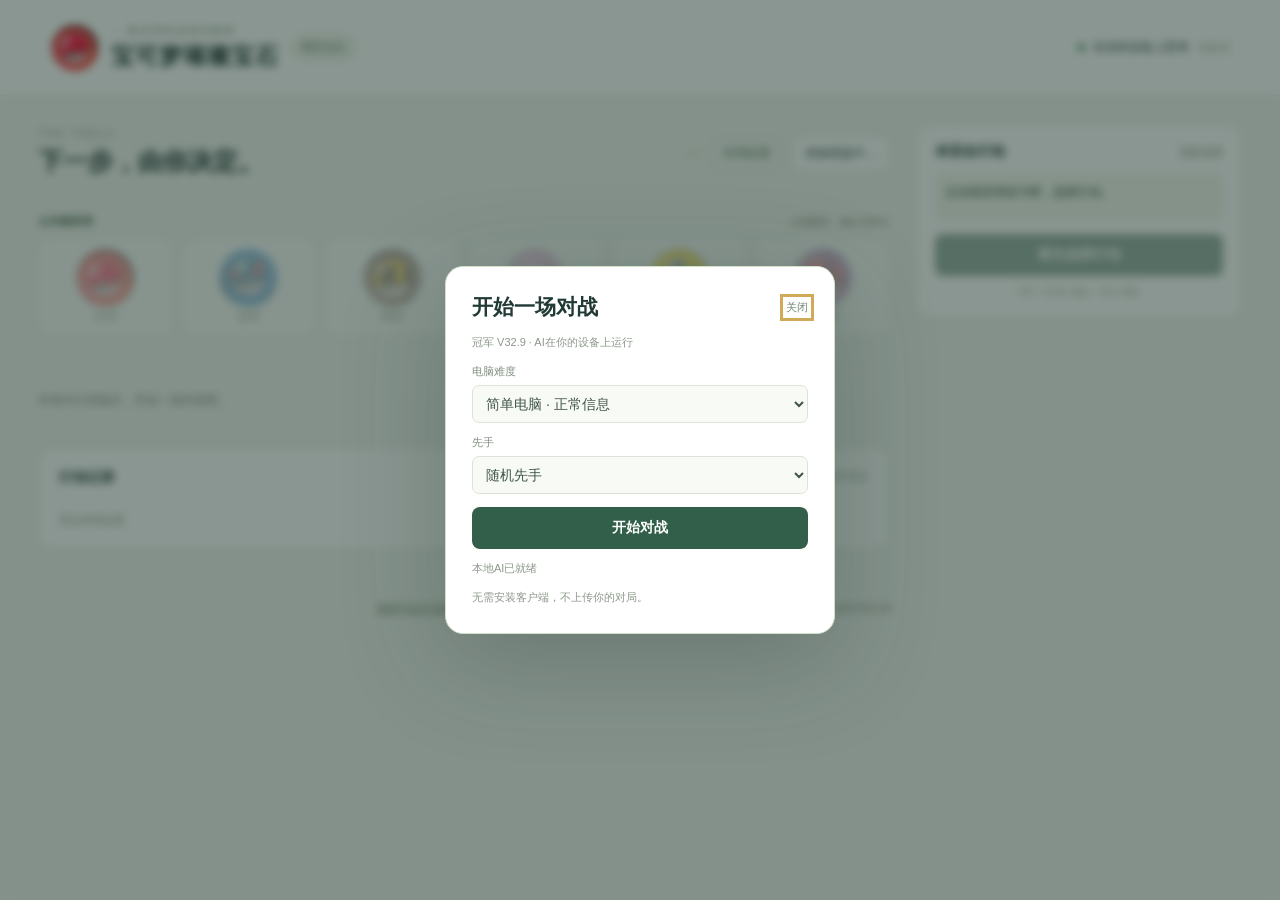
==== game.html @ 1e853c99 "Publish browser-local V32.9 static demo" ====
<!doctype html>
<html lang="zh-CN"><head><meta charset="utf-8"><meta name="viewport" content="width=device-width,initial-scale=1"><title>宝可梦璀璨宝石 · 本地 AI 对战</title><link rel="stylesheet" href="style.css"><link rel="stylesheet" href="art.css"><link rel="stylesheet" href="interaction.css?v=2"><link rel="stylesheet" href="experience.css?v=4"></head>
<body>
<header><div class="brand"><img src="assets/balls/ball-red.png" alt=""><div><small><a href="./" style="color:inherit;text-decoration:none">← 路克球的桌游实验室</a></small><h1>宝可梦璀璨宝石</h1></div><span class="tag">网页试玩</span></div><div class="local"><i></i>在你的设备上思考<span id="version">正在加载</span></div></header>
<main><section class="table-area">
<div class="table-heading"><div><span class="eyebrow">THE TABLE</span><h2>下一步，由你决定。</h2></div><div class="game-controls"><span id="difficulty-label"></span><span id="score-strip"></span><button id="open-setup" class="subtle-button" disabled>对局设置</button><div class="turn" id="turn">准备棋盘中…</div></div></div>
<section class="resource-dock"><div class="bank-heading"><strong id="bank-label">公共精灵球</strong><span id="bank-tip">点选颜色，确认后执行</span></div><section class="bank" aria-label="公共精灵球" id="bank"></section><div id="ball-quick-actions"></div></section>
<div class="hint" id="hint">首次下载冠军模型和计算引擎。之后 AI 的思考全部在本地完成。</div>
<div id="last-action" class="last-action" hidden></div>
<section class="market" id="market" aria-label="卡牌展示区"></section>
<section class="history-box"><h3>行动记录 <span>完整行动可导出</span></h3><ol id="history"></ol><button id="export" class="text-button">导出本局记录</button></section>
</section><aside>
<section class="panel player-panel" id="opponent"></section><section class="panel player-panel own" id="human"></section>
<section class="panel decision"><div class="panel-title"><h3 id="decision-title">本回合行动</h3><button id="clear" class="text-button">清除选择</button></div><div id="selection" role="status" aria-live="polite">点击精灵球或卡牌，选择行动。</div><div id="actions"></div><div id="thinking" hidden><div class="thinking-heading"><span>电脑正在思考</span><span id="thinking-time">0.0 秒</span></div><progress id="search-progress" max="1" value="0" aria-label="电脑搜索进度"></progress><small id="search-count">正在评估当前局面…</small></div><button id="confirm" class="primary" disabled>请先选择行动</button><small class="keyboard-hint">Ctrl + Enter 确认 · Esc 清除</small></section>
</aside></main>
<dialog id="setup-dialog" aria-labelledby="setup-title"><section class="settings"><div class="panel-title"><h3 id="setup-title">开始一场对战</h3><button id="close-setup" class="text-button" aria-label="关闭对局设置">关闭</button></div><p class="fine">冠军 V32.9 · AI在你的设备上运行</p><label for="difficulty">电脑难度</label><select id="difficulty"><option value="simple">简单电脑 · 正常信息</option><option value="medium">中等电脑 · 正常信息</option><option value="hard">困难电脑 · 公开信息</option></select><label for="first">先手</label><select id="first"><option value="random" selected>随机先手</option><option value="0">我先手</option><option value="1">电脑先手</option></select><p id="setup-warning" class="fine" hidden>开始新对局将结束当前对局；关闭此窗口可继续原对局。</p><button id="new" class="primary" disabled>加载本地引擎中…</button><p class="fine" id="load-state">正在下载本地AI…</p><p class="fine" id="runtime">无需安装客户端，不上传你的对局。</p></section></dialog>
<dialog id="card-dialog" aria-labelledby="detail-title"><div class="panel-title"><h3 id="detail-title">卡牌详情</h3><button id="close-card" class="subtle-button">关闭卡牌预览</button></div><div id="detail-art"></div><p class="fine">这里只查看卡面，不会执行行动。</p></dialog>
<footer>本地计算原型 · 冠军 V32.9 · 目标18分 · 进化与弃球属于同一回合的连续行动<br><a href="ASSETS.md">素材与运行说明</a> · 卡牌及宝可梦相关素材权利归原权利方所有。测试版本，不提供在线账户与云端对局记录。</footer>
<div id="zoom" hidden aria-label="卡牌放大预览"></div><div id="toast" role="status" hidden></div>
<script type="module" src="app.js?v=4"></script></body></html>
---- style.css ----
@font-face{font-family:system;src:local("Microsoft YaHei")}*{box-sizing:border-box}body{margin:0;background:#f3f5f2;color:#213a35;font-family:system,"Microsoft YaHei",sans-serif;font-size:14px}button,select{font:inherit}button{cursor:pointer}button:disabled{cursor:default;opacity:.5}header{height:96px;background:#fff;border-bottom:1px solid #dce3dc;padding:0 4vw;display:flex;justify-content:space-between;align-items:center}.brand{display:flex;gap:12px;align-items:center}.brand>img{width:54px;height:54px;image-rendering:pixelated}.brand small{font-size:10px;letter-spacing:2px;color:#6f8279}h1{margin:3px 0;font-size:23px;letter-spacing:1px}.tag{border:1px solid #d1ded1;background:#f3f7ef;border-radius:20px;padding:4px 9px;font-size:11px;color:#526c55;white-space:nowrap}.local{display:flex;gap:8px;align-items:center;font-size:12px}.local i{width:7px;height:7px;background:#458c61;border-radius:50%}.local span{color:#809085}main{max-width:1490px;margin:auto;padding:28px 3vw;display:grid;grid-template-columns:minmax(0,1fr) 326px;gap:26px}.table-heading{display:flex;justify-content:space-between;align-items:center;margin-bottom:22px}.eyebrow{letter-spacing:2.6px;font-size:10px;color:#829181}h2{font-size:25px;margin:5px 0}.turn{font-size:12px;border:1px solid #d4ded4;border-radius:8px;padding:9px 12px;background:white}.bank{display:grid;grid-template-columns:repeat(6,1fr);gap:9px}.ball-button{position:relative;border:1px solid #dce3d8;background:#fff;border-radius:14px;min-height:100px;display:flex;flex-direction:column;align-items:center;gap:2px;color:#455648;transition:transform .16s,border-color .16s,box-shadow .16s}.ball-button:hover:not(:disabled){transform:translateY(-3px);box-shadow:0 8px 16px #213a3510}.ball-button img{width:57px;height:57px;image-rendering:pixelated;filter:drop-shadow(0 5px 3px #25392118)}.ball-button .count{position:absolute;right:9px;top:8px;font-size:16px;font-weight:700}.ball-button .color-label{font-size:11px}.ball-button.selected{border:2px solid #397451;background:#f0f8ed;box-shadow:0 0 0 3px #39745115}.ball-button .selected-count{background:#397451;color:white;border-radius:15px;position:absolute;left:6px;top:7px;min-width:21px;padding:2px;font-size:11px}.hint{font-size:12px;color:#728274;margin:13px 0 20px;min-height:18px}.market{display:flex;flex-direction:column;gap:14px}.tier{display:grid;grid-template-columns:90px repeat(4,minmax(0,1fr));gap:12px;padding:12px;border-radius:16px;background:#e6ece3;border:1px solid #dce5d9;min-height:177px}.tier:first-child{background:#eae6f1;border-color:#e0daea}.deck{border:0;border-radius:7px;padding:0;background:transparent;position:relative;align-self:center}.deck img{width:85px;height:139px;object-fit:contain;filter:drop-shadow(0 3px 2px #19251822)}.deck>span{position:absolute;bottom:4px;right:1px;background:#fcfff9ed;color:#41543e;border-radius:5px;padding:3px 6px;font-size:11px}.card{position:relative;display:flex;justify-content:center;align-self:center;min-height:148px;border:2px solid transparent;background:transparent;border-radius:9px;padding:2px;transition:transform .18s}.card>img{height:149px;max-width:100%;border-radius:5px;object-fit:contain;filter:drop-shadow(0 3px 3px #1925181e)}.card:hover{transform:translateY(-3px)}.card.affordable:after{content:'可捕获';position:absolute;bottom:5px;right:4px;background:#e9ffe7;color:#24753e;font-size:10px;border-radius:4px;padding:3px 5px;box-shadow:0 1px 4px #0002}.card.evolvable:before{content:'可进化';position:absolute;top:4px;right:4px;background:#eee2ff;color:#704997;font-size:10px;border-radius:4px;padding:3px 5px;z-index:1}.card.selected{border-color:#3b805a;background:#d9e9d5}.empty{align-self:center;justify-self:center;color:#a3ada2;font-size:12px}aside{display:flex;flex-direction:column;gap:13px}.panel{border:1px solid #dce4d9;border-radius:14px;padding:18px;background:#fff}.panel-title{display:flex;align-items:center;justify-content:space-between;margin-bottom:12px}h3{font-size:14px;margin:0}.settings label{display:block;font-size:11px;color:#829080;margin:12px 0 6px}select{width:100%;background:#f8faf6;border:1px solid #dce4d7;border-radius:7px;padding:9px;color:#3f5447}.primary{width:100%;border:0;color:#fff;background:#315f49;border-radius:8px;padding:12px;margin-top:13px;font-weight:600}.primary:hover:not(:disabled){background:#244b38}.fine{color:#8c988a;font-size:11px;line-height:1.7;margin:10px 0 0}.player-panel h3{display:flex;justify-content:space-between}.score{font-weight:700;color:#456851}.own{border-color:#a9c0a8}.inventory{display:flex;gap:4px;justify-content:space-between;margin-top:12px}.inventory>div{display:flex;flex-direction:column;align-items:center;min-width:34px;font-size:12px}.inventory img{width:29px;height:29px;image-rendering:pixelated}.inventory small{font-size:10px;color:#899582;margin-top:3px}.mini-cards{display:flex;gap:4px;flex-wrap:wrap;margin-top:9px}.mini{font-size:10px;padding:3px 5px;border:1px solid #dce4d9;border-radius:4px;background:#f8faf6;color:#3c5143}.mini:hover{border-color:#3d7554}.caption{font-size:10px;color:#879783;margin-top:10px}.text-button{border:0;padding:0;background:transparent;color:#6f8770;font-size:11px}.decision p{font-size:12px;line-height:1.6;color:#6e816c;margin:0 0 10px}#actions{max-height:240px;overflow-y:auto;display:flex;flex-direction:column;gap:6px}.action{background:#f6f9f2;border:1px solid #dde7d7;padding:9px;text-align:left;border-radius:7px;font-size:12px;color:#405640;line-height:1.5}.action.chosen{background:#e3efdf;border-color:#44815b}.action small{display:block;color:#84927c;font-size:10px;margin-top:2px}#thinking{align-items:center;gap:9px;font-size:12px;color:#61755e;padding-top:15px}#thinking:not([hidden]){display:flex}.pulse-ball{width:16px;height:16px;border:3px solid #c7d8be;border-top-color:#3a754e;border-radius:50%;animation:spin .8s linear infinite}@keyframes spin{to{transform:rotate(360deg)}}.history-box{margin-top:24px;padding:20px;background:#fff;border-radius:14px;border:1px solid #dce4d9}.history-box h3{display:flex;justify-content:space-between}.history-box h3 span{font-weight:400;font-size:11px;color:#8a9886}#history{max-height:160px;overflow:auto;list-style:none;padding:0;margin:12px 0;font-size:12px;line-height:1.8}#history li{padding:6px 0;border-bottom:1px dashed #e9eee5}#history li span{color:#94a28d;margin-right:8px}footer{text-align:center;font-size:11px;line-height:1.9;color:#8b9885;padding:0 20px 28px}footer a{color:#6f846a}#zoom{position:fixed;pointer-events:none;z-index:20;top:100px;left:50%;transform:translateX(-50%);padding:9px;background:#fff;border-radius:14px;box-shadow:0 15px 80px #16312655}#zoom img{max-height:72vh;max-width:65vw;border-radius:7px}#toast{position:fixed;bottom:24px;left:50%;transform:translateX(-50%);padding:12px 22px;border-radius:10px;background:#294d3b;color:white;z-index:30;max-width:90vw;box-shadow:0 6px 25px #0002}@media(min-width:1500px){.card>img{height:175px}.tier{min-height:201px}.deck img{height:160px}}@media(max-width:1050px){main{grid-template-columns:minmax(0,1fr) 290px;padding:20px 16px;gap:16px}.tier{gap:5px;grid-template-columns:65px repeat(4,minmax(0,1fr));padding:8px}.deck img{width:64px;height:112px}.card>img{height:124px}.card{min-height:124px}.tier{min-height:145px}.bank{gap:5px}.ball-button{min-height:90px}.ball-button img{width:48px;height:48px}.ball-button .count{right:6px;font-size:14px}.brand h1{font-size:19px}.local span{display:none}}@media(max-width:760px){header{height:78px;padding:0 15px}.brand{gap:5px}.brand>img{width:40px;height:40px}.brand .tag,.local{display:none}h1{font-size:19px}main{display:flex;flex-direction:column;padding:20px 10px}.table-heading{margin-bottom:15px}h2{font-size:21px}.bank{gap:4px}.ball-button{min-height:83px;border-radius:10px}.ball-button img{width:42px;height:42px;margin-top:8px}.ball-button .count{right:5px;top:4px;font-size:12px}.ball-button .color-label{font-size:10px}.tier{grid-template-columns:55px repeat(4,minmax(0,1fr));gap:2px;padding:6px;min-height:127px}.card{padding:1px;min-height:110px}.card>img{height:110px}.deck img{width:50px;height:95px}.card.affordable:after{font-size:8px;padding:2px;right:0}.card.evolvable:before{font-size:8px;padding:2px;right:0}.panel{padding:15px}.settings{order:3}.decision{order:-1}aside{gap:10px}.history-box{display:none}.inventory img{width:35px;height:35px}#zoom{top:12vh}}
---- art.css ----
/* Non-destructive display correction. Original scans and all printed information stay intact. */
.brand>img,.ball-button img,.inventory img{image-rendering:auto;object-fit:contain}
.brand>img{width:48px;height:48px}
.ball-button img{width:59px;height:59px;margin-top:8px;filter:drop-shadow(0 4px 3px #243d2422)}
.ball-button .count{z-index:1;background:#ffffffde;border-radius:12px;min-width:23px;padding:1px}
.ball-button.selected img{transform:translateY(-2px);filter:drop-shadow(0 6px 4px #2e713d30)}
.inventory img{width:30px;height:30px}
.card-surface{position:relative;display:block;height:149px;aspect-ratio:600/950;max-width:100%;border-radius:5px;overflow:hidden;filter:drop-shadow(0 3px 3px #1925181e);isolation:isolate}
.card-surface>img{display:block;width:100%;height:100%;object-fit:contain;border-radius:5px;filter:contrast(1.035) saturate(1.04)}
.card-surface>.glare-correction{position:absolute;inset:0;pointer-events:none;filter:brightness(.95) contrast(1.15) saturate(1.10);opacity:.28;mask-image:radial-gradient(ellipse at 78% 48%,#000 0%,#000 15%,transparent 72%)}
.card-surface[data-glare=right]>.glare-correction{opacity:.64;mask-image:radial-gradient(ellipse at 83% 50%,#000 0%,#000 18%,transparent 73%)}
.card-surface[data-glare=top-right]>.glare-correction{opacity:.58;mask-image:radial-gradient(ellipse at 77% 22%,#000 0%,#000 12%,transparent 67%)}
.original-scans .card-surface>img{filter:none}
.original-scans .card-surface>.glare-correction{display:none}
.settings .scan-toggle{display:flex;align-items:center;gap:5px;margin-top:13px;color:#64735c;font-size:11px}
.scan-toggle input{accent-color:#37674e}
#zoom .card-surface{height:min(76vh,820px);max-width:70vw;filter:none;border-radius:8px}
#zoom .card-surface>img{width:100%;height:100%;max-width:none;max-height:none}
@media(min-width:1500px){.card-surface{height:175px}}
@media(max-width:1050px){.card-surface{height:124px}.ball-button img{width:48px;height:48px}}
@media(max-width:760px){.card-surface{height:110px}.ball-button img{width:43px;height:43px}.inventory img{width:35px;height:35px}.tier:first-child{grid-template-columns:55px minmax(0,1fr) 55px minmax(0,1fr)!important}}
@media(prefers-reduced-motion:reduce){.ball-button,.card{transition:none}.pulse-ball{animation:none}}
---- interaction.css ----
[hidden]{display:none!important}
.game-controls{display:flex;align-items:center;gap:9px;flex-wrap:wrap;justify-content:flex-end}
#difficulty-label{font-size:11px;color:#7c8d75}
.subtle-button{border:1px solid #cfdcc9;border-radius:7px;background:transparent;color:#466a4d;padding:8px 11px;font-size:12px}
.subtle-button:hover:not(:disabled){background:#e7efe2}
#setup-dialog{border:1px solid #d0dfc8;border-radius:18px;padding:26px;width:min(390px,92vw);box-shadow:0 25px 100px #16352640;color:#213a35}
#setup-dialog::backdrop{background:#162f2580;backdrop-filter:blur(4px)}
#setup-title{font-size:21px}
#setup-dialog .fine{line-height:1.7}
.player-panel:empty{display:none}
.decision{position:sticky;top:16px}
#selection{padding:10px;background:#f3f7ef;border-radius:7px;min-height:50px}
#confirm:not(:disabled){box-shadow:0 3px 12px #315f4925}
@media(max-width:760px){.game-controls{max-width:50%;gap:5px}.game-controls .turn{font-size:10px;padding:6px}#difficulty-label{display:none}.subtle-button{font-size:11px;padding:6px 9px}.decision{position:static}}
---- experience.css ----
button,select{touch-action:manipulation}button:focus-visible,select:focus-visible,summary:focus-visible{outline:3px solid #d1aa57;outline-offset:3px}
.inventory{display:grid;grid-template-columns:repeat(6,minmax(0,1fr));align-items:start;gap:4px}.inventory>.owned-column{min-width:0;width:100%;gap:3px}.owned-card{width:100%;white-space:normal;line-height:1.45;border:2px solid var(--owned-color);padding:5px 2px;background:white;overflow-wrap:anywhere}.owned-card.double-bonus{border-width:4px}.evolution-cost{display:flex;justify-content:center;flex-wrap:wrap;font-size:9px;font-weight:400;gap:1px;margin-top:4px}.evolution-cost>span{display:inline-flex;align-items:center;gap:1px}.evolution-cost>span:first-child{width:100%;justify-content:center;color:#879783}.inventory .evolution-cost img{width:15px;height:15px}.owned-card:hover{border-color:var(--owned-color);filter:brightness(.97)}
.deck{display:flex;justify-content:center;width:100%;padding:2px;border:2px solid transparent}.deck-surface{display:block;position:relative;height:149px;aspect-ratio:600/950;max-width:100%;border-radius:5px;overflow:hidden;box-shadow:0 3px 6px #19251826}.deck .deck-surface img{display:block;width:100%;height:100%;object-fit:fill;filter:contrast(1.035) saturate(1.04);border-radius:5px}.deck:hover{border-color:#9fb39a;background:#ffffff50}.deck>.deck-surface{position:relative;bottom:auto;right:auto;background:none;padding:0}.deck>span:last-child{z-index:1}.deck-preview{width:min(680px,82vw);max-height:70dvh;overflow:auto;padding:6px}.deck-preview h3{margin-bottom:5px}.deck-preview-grid{display:grid;grid-template-columns:repeat(auto-fit,minmax(75px,1fr));gap:10px;margin-top:12px}.deck-preview-grid>div{text-align:center}.deck-preview-grid .card-surface,#detail-art .deck-preview-grid .card-surface,#zoom .deck-preview-grid .card-surface{height:120px;max-width:100%;margin:auto}.deck-preview-grid small{display:block;font-size:10px;margin-top:4px}#card-dialog:has(.deck-preview){width:min(740px,94vw)}#zoom:has(.deck-preview){top:8vh}#detail-art .deck-preview{width:100%}
@media(min-width:1500px){.deck-surface{height:175px}}@media(max-width:1050px){.deck-surface{height:124px}}@media(max-width:760px){.deck-surface{height:110px}.inventory{gap:3px}.owned-card{font-size:9px}.deck-preview-grid .card-surface,#detail-art .deck-preview-grid .card-surface,#zoom .deck-preview-grid .card-surface{height:105px}}
.resource-dock{position:sticky;top:8px;z-index:8;background:#f3f5f2f5;border-radius:14px;padding:9px 0 5px;backdrop-filter:blur(8px)}
.bank-heading{display:flex;justify-content:space-between;align-items:center;gap:10px;margin-bottom:9px;font-size:11px;color:#758470}.bank-heading strong{color:#446449;white-space:nowrap}.bank-heading span{text-align:right;font-size:10px}
.ball-slot{min-width:0}.ball-slot>.ball-button{width:100%}.ball-button{min-height:98px}.ball-button.last-taken{box-shadow:inset 0 -3px #d2b266}
.ball-steps{display:flex;align-items:center;justify-content:space-between;gap:3px;margin-top:6px;background:white;border-radius:7px;border:1px solid #d4dfcc;padding:2px}.ball-steps button{width:32px;height:32px;border:0;border-radius:5px;background:#edf3e6;color:#375d3d;font-size:20px}.ball-steps span{font-size:12px;font-weight:600}.ball-steps button:disabled{opacity:.35}
#ball-quick-actions{min-height:38px;display:flex;justify-content:flex-start;align-items:center}.double-choice{padding:7px 12px;border:1px solid #bdd0ae;border-radius:7px;background:#f6faee;color:#486540;font-size:12px}
.premium{grid-template-columns:90px minmax(0,1fr) 90px minmax(0,1fr)}
.card{user-select:none;-webkit-user-select:none;-webkit-touch-callout:none}.card img{pointer-events:none}.card.selected{box-shadow:0 0 0 2px #3c785036}.mini.last-move{border-color:#b99d4b;background:#fff8e4}
.card:active{transform:translateY(0)}.last-action{font-size:12px;color:#576d4e;background:#ebf1e4;border-left:3px solid #a8bb8d;padding:9px 12px;border-radius:5px;margin-bottom:14px}
.score-progress{height:4px;width:100%;margin-top:10px;appearance:none;border:none;border-radius:4px;overflow:hidden;background:#eef2e8}.score-progress::-webkit-progress-bar{background:#eef2e8}.score-progress::-webkit-progress-value{background:#829b65}.own .score-progress::-webkit-progress-value{background:#3f7c56}.score-progress::-moz-progress-bar{background:#829b65}
.owned-cards{margin-top:9px}.owned-cards summary{cursor:pointer;color:#708565;font-size:11px;padding:4px 0}.player-panel .caption{margin-top:8px}.player-panel{padding:15px}
#score-strip{font-size:12px;font-weight:600;color:#456849;padding:6px 9px;background:#e8efe1;border-radius:6px}
#selection{font-size:12px;line-height:1.6;min-height:48px}.payment-preview{display:flex;align-items:center;gap:7px;flex-wrap:wrap;margin-top:6px;color:#74846c;font-size:11px}.payment-token{display:inline-flex;align-items:center;gap:2px;color:#36593b}.payment-token img{width:23px;height:23px;object-fit:contain}
#thinking:not([hidden]){display:block;padding-top:6px}.thinking-heading{display:flex;align-items:center;justify-content:space-between;font-size:12px;color:#466247}#thinking-time{color:#8b987f;font-size:11px;font-variant-numeric:tabular-nums}#search-progress{width:100%;height:5px;appearance:none;border:0;border-radius:5px;overflow:hidden;margin:9px 0;background:#e8efdf}#search-progress::-webkit-progress-bar{background:#e8efdf}#search-progress::-webkit-progress-value{background:#639660;transition:width .12s}#search-count{display:block;font-size:10px;color:#8b987f}.keyboard-hint{display:block;margin-top:9px;color:#a2ad98;text-align:center;font-size:10px}
#card-dialog{border:1px solid #d2dfca;border-radius:15px;padding:18px;width:min(430px,92vw);max-height:94dvh;color:#31513a;overflow:auto}#card-dialog::backdrop{background:#112e23b0;backdrop-filter:blur(5px)}#detail-art{display:flex;justify-content:center}#detail-art .card-surface{height:min(70dvh,680px);max-width:100%;filter:none}.history-box{margin-top:18px}aside{gap:12px}.decision{top:12px}
@media(max-width:1050px){.premium{grid-template-columns:65px minmax(0,1fr) 65px minmax(0,1fr)}}
@media(max-width:760px){
 body.has-game{padding-bottom:220px}main{padding-top:12px}.table-heading{gap:7px}.table-heading h2{font-size:18px}.eyebrow{font-size:8px}.game-controls{max-width:54%}.game-controls .turn{width:100%;text-align:right;font-size:10px}#score-strip{font-size:10px;padding:5px}
 .resource-dock{top:0;padding:7px 0 5px;border-bottom:1px solid #d9e3d2;border-radius:0}.bank-heading{margin-bottom:5px}.bank-heading span{font-size:8px}.ball-button{min-height:75px}.ball-button img{width:40px;height:40px;margin-top:8px}.ball-button .color-label{font-size:9px}.ball-button .count{font-size:11px;right:2px;top:3px}.ball-button .selected-count{left:3px;top:3px;min-width:16px;font-size:9px}.ball-steps button{width:24px;height:28px;font-size:17px}.ball-steps{gap:0}.ball-steps span{font-size:10px}
 .premium{grid-template-columns:55px minmax(0,1fr) 55px minmax(0,1fr)}.hint{font-size:10px;margin:8px 0 12px}.last-action{font-size:10px;padding:7px 9px}
 .has-game .decision{position:fixed;left:8px;right:8px;bottom:max(8px,env(safe-area-inset-bottom));top:auto;z-index:12;padding:12px 14px;border-color:#c2d2b6;box-shadow:0 -6px 35px #27482c20;max-height:44dvh;overflow-y:auto;background:#fffffff5;backdrop-filter:blur(8px)}
 .decision .panel-title{margin-bottom:6px}.decision #selection{font-size:11px;padding:7px 9px;min-height:34px}.decision #actions{max-height:90px;margin-top:5px}.decision .primary{margin-top:8px;padding:11px}.keyboard-hint{display:none}.decision .action{padding:7px;font-size:11px}#thinking:not([hidden]){padding-top:4px}#search-progress{margin:5px 0}.history-box{display:block;padding:15px}#history{max-height:120px}
 .inventory img{width:30px;height:30px}.player-panel{padding:13px}.table-area{min-width:0}footer{padding-bottom:20px}
}
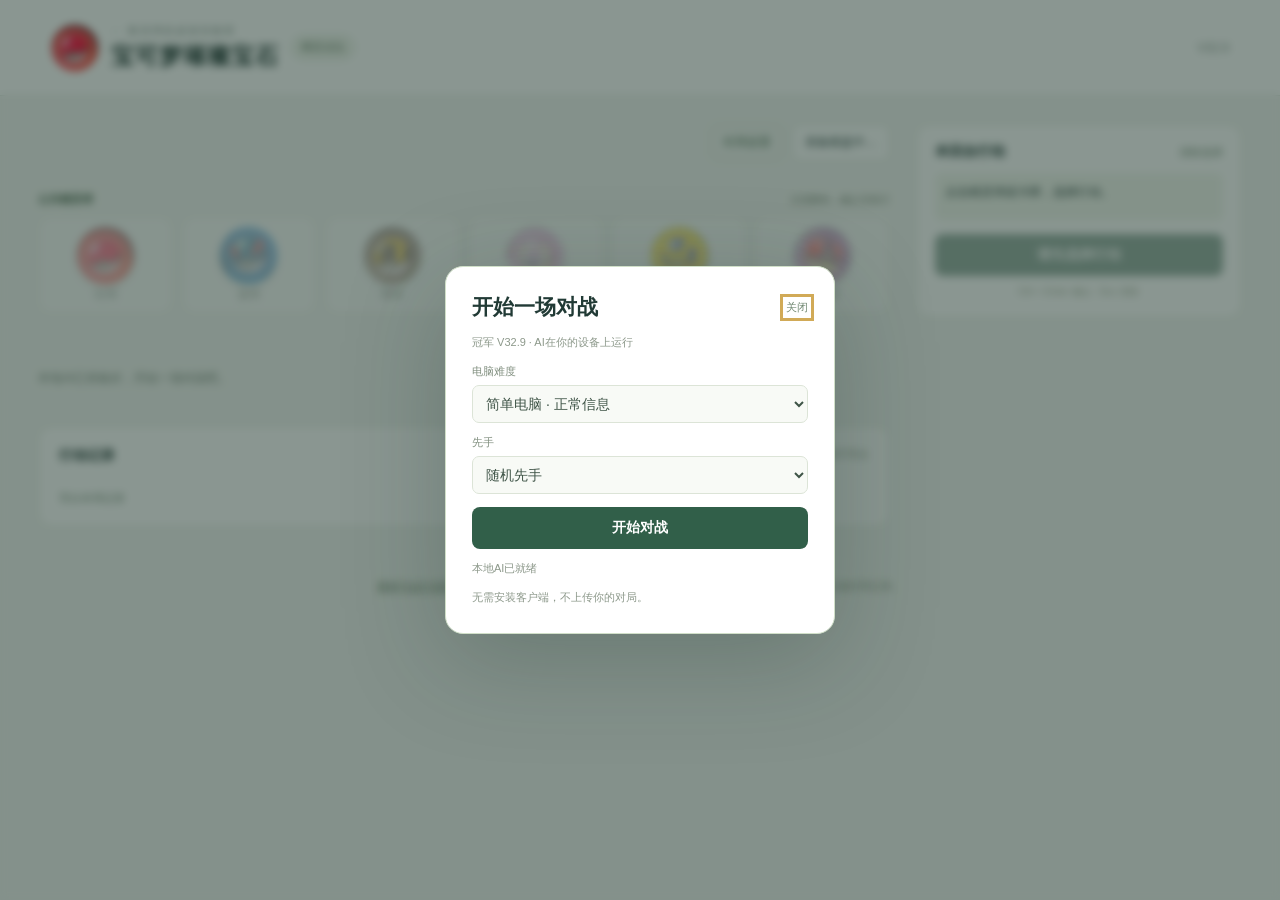
==== commit b907ce72: "Publish browser-local V32.9 static demo" ====
--- a/game.html
+++ b/game.html
@@ -1,9 +1,9 @@
 <!doctype html>
-<html lang="zh-CN"><head><meta charset="utf-8"><meta name="viewport" content="width=device-width,initial-scale=1"><title>宝可梦璀璨宝石 · 本地 AI 对战</title><link rel="stylesheet" href="style.css"><link rel="stylesheet" href="art.css"><link rel="stylesheet" href="interaction.css?v=2"><link rel="stylesheet" href="experience.css?v=4"></head>
+<html lang="zh-CN"><head><meta charset="utf-8"><meta name="viewport" content="width=device-width,initial-scale=1"><title>宝可梦璀璨宝石 · 本地 AI 对战</title><link rel="stylesheet" href="style.css"><link rel="stylesheet" href="art.css"><link rel="stylesheet" href="interaction.css?v=2"><link rel="stylesheet" href="experience.css?v=5"></head>
 <body>
-<header><div class="brand"><img src="assets/balls/ball-red.png" alt=""><div><small><a href="./" style="color:inherit;text-decoration:none">← 路克球的桌游实验室</a></small><h1>宝可梦璀璨宝石</h1></div><span class="tag">网页试玩</span></div><div class="local"><i></i>在你的设备上思考<span id="version">正在加载</span></div></header>
+<header><div class="brand"><img src="assets/balls/ball-red.png" alt=""><div><small><a href="./" style="color:inherit;text-decoration:none">← 路克球的桌游实验室</a></small><h1>宝可梦璀璨宝石</h1></div><span class="tag">网页试玩</span></div><div class="local"><span id="version">正在加载</span></div></header>
 <main><section class="table-area">
-<div class="table-heading"><div><span class="eyebrow">THE TABLE</span><h2>下一步，由你决定。</h2></div><div class="game-controls"><span id="difficulty-label"></span><span id="score-strip"></span><button id="open-setup" class="subtle-button" disabled>对局设置</button><div class="turn" id="turn">准备棋盘中…</div></div></div>
+<div class="table-heading"><div class="game-controls"><span id="difficulty-label"></span><button id="open-setup" class="subtle-button" disabled>对局设置</button><div class="turn" id="turn">准备棋盘中…</div></div></div>
 <section class="resource-dock"><div class="bank-heading"><strong id="bank-label">公共精灵球</strong><span id="bank-tip">点选颜色，确认后执行</span></div><section class="bank" aria-label="公共精灵球" id="bank"></section><div id="ball-quick-actions"></div></section>
 <div class="hint" id="hint">首次下载冠军模型和计算引擎。之后 AI 的思考全部在本地完成。</div>
 <div id="last-action" class="last-action" hidden></div>
@@ -17,4 +17,4 @@
 <dialog id="card-dialog" aria-labelledby="detail-title"><div class="panel-title"><h3 id="detail-title">卡牌详情</h3><button id="close-card" class="subtle-button">关闭卡牌预览</button></div><div id="detail-art"></div><p class="fine">这里只查看卡面，不会执行行动。</p></dialog>
 <footer>本地计算原型 · 冠军 V32.9 · 目标18分 · 进化与弃球属于同一回合的连续行动<br><a href="ASSETS.md">素材与运行说明</a> · 卡牌及宝可梦相关素材权利归原权利方所有。测试版本，不提供在线账户与云端对局记录。</footer>
 <div id="zoom" hidden aria-label="卡牌放大预览"></div><div id="toast" role="status" hidden></div>
-<script type="module" src="app.js?v=4"></script></body></html>
+<script type="module" src="app.js?v=5"></script></body></html>
--- a/experience.css
+++ b/experience.css
@@ -12,16 +12,18 @@
 .card:active{transform:translateY(0)}.last-action{font-size:12px;color:#576d4e;background:#ebf1e4;border-left:3px solid #a8bb8d;padding:9px 12px;border-radius:5px;margin-bottom:14px}
 .score-progress{height:4px;width:100%;margin-top:10px;appearance:none;border:none;border-radius:4px;overflow:hidden;background:#eef2e8}.score-progress::-webkit-progress-bar{background:#eef2e8}.score-progress::-webkit-progress-value{background:#829b65}.own .score-progress::-webkit-progress-value{background:#3f7c56}.score-progress::-moz-progress-bar{background:#829b65}
 .owned-cards{margin-top:9px}.owned-cards summary{cursor:pointer;color:#708565;font-size:11px;padding:4px 0}.player-panel .caption{margin-top:8px}.player-panel{padding:15px}
-#score-strip{font-size:12px;font-weight:600;color:#456849;padding:6px 9px;background:#e8efe1;border-radius:6px}
+.table-heading .game-controls{width:100%;max-width:none;justify-content:flex-end}.table-heading #difficulty-label{margin-right:auto}.local,.local span{display:block}.evolution-cost>span:first-child{width:auto;color:inherit}.evolution-cost{margin-top:4px;gap:2px}
 #selection{font-size:12px;line-height:1.6;min-height:48px}.payment-preview{display:flex;align-items:center;gap:7px;flex-wrap:wrap;margin-top:6px;color:#74846c;font-size:11px}.payment-token{display:inline-flex;align-items:center;gap:2px;color:#36593b}.payment-token img{width:23px;height:23px;object-fit:contain}
 #thinking:not([hidden]){display:block;padding-top:6px}.thinking-heading{display:flex;align-items:center;justify-content:space-between;font-size:12px;color:#466247}#thinking-time{color:#8b987f;font-size:11px;font-variant-numeric:tabular-nums}#search-progress{width:100%;height:5px;appearance:none;border:0;border-radius:5px;overflow:hidden;margin:9px 0;background:#e8efdf}#search-progress::-webkit-progress-bar{background:#e8efdf}#search-progress::-webkit-progress-value{background:#639660;transition:width .12s}#search-count{display:block;font-size:10px;color:#8b987f}.keyboard-hint{display:block;margin-top:9px;color:#a2ad98;text-align:center;font-size:10px}
 #card-dialog{border:1px solid #d2dfca;border-radius:15px;padding:18px;width:min(430px,92vw);max-height:94dvh;color:#31513a;overflow:auto}#card-dialog::backdrop{background:#112e23b0;backdrop-filter:blur(5px)}#detail-art{display:flex;justify-content:center}#detail-art .card-surface{height:min(70dvh,680px);max-width:100%;filter:none}.history-box{margin-top:18px}aside{gap:12px}.decision{top:12px}
 @media(max-width:1050px){.premium{grid-template-columns:65px minmax(0,1fr) 65px minmax(0,1fr)}}
 @media(max-width:760px){
- body.has-game{padding-bottom:220px}main{padding-top:12px}.table-heading{gap:7px}.table-heading h2{font-size:18px}.eyebrow{font-size:8px}.game-controls{max-width:54%}.game-controls .turn{width:100%;text-align:right;font-size:10px}#score-strip{font-size:10px;padding:5px}
+ body.has-game{padding-bottom:220px}main{padding-top:12px}.table-heading{gap:7px}.eyebrow{font-size:8px}.game-controls .turn{width:auto;text-align:right;font-size:10px}.local,.local span{display:block}
  .resource-dock{top:0;padding:7px 0 5px;border-bottom:1px solid #d9e3d2;border-radius:0}.bank-heading{margin-bottom:5px}.bank-heading span{font-size:8px}.ball-button{min-height:75px}.ball-button img{width:40px;height:40px;margin-top:8px}.ball-button .color-label{font-size:9px}.ball-button .count{font-size:11px;right:2px;top:3px}.ball-button .selected-count{left:3px;top:3px;min-width:16px;font-size:9px}.ball-steps button{width:24px;height:28px;font-size:17px}.ball-steps{gap:0}.ball-steps span{font-size:10px}
  .premium{grid-template-columns:55px minmax(0,1fr) 55px minmax(0,1fr)}.hint{font-size:10px;margin:8px 0 12px}.last-action{font-size:10px;padding:7px 9px}
  .has-game .decision{position:fixed;left:8px;right:8px;bottom:max(8px,env(safe-area-inset-bottom));top:auto;z-index:12;padding:12px 14px;border-color:#c2d2b6;box-shadow:0 -6px 35px #27482c20;max-height:44dvh;overflow-y:auto;background:#fffffff5;backdrop-filter:blur(8px)}
  .decision .panel-title{margin-bottom:6px}.decision #selection{font-size:11px;padding:7px 9px;min-height:34px}.decision #actions{max-height:90px;margin-top:5px}.decision .primary{margin-top:8px;padding:11px}.keyboard-hint{display:none}.decision .action{padding:7px;font-size:11px}#thinking:not([hidden]){padding-top:4px}#search-progress{margin:5px 0}.history-box{display:block;padding:15px}#history{max-height:120px}
  .inventory img{width:30px;height:30px}.player-panel{padding:13px}.table-area{min-width:0}footer{padding-bottom:20px}
 }
+.market{--market-card-height:149px}.market .tier:not(.premium){grid-template-columns:repeat(5,minmax(0,1fr))}.market .tier.premium{grid-template-columns:repeat(4,minmax(0,1fr))!important}.market .card-surface,.market .deck-surface{width:calc(var(--market-card-height)*600/950);height:auto;aspect-ratio:600/950;max-width:100%}.market .deck,.market .card{min-width:0;padding:2px;border-width:2px}.market .deck{width:fit-content;max-width:100%;justify-self:center}.market .deck-surface{flex-shrink:1}.market .deck .deck-surface img{width:100%;height:100%}
+@media(min-width:1500px){.market{--market-card-height:175px}}@media(max-width:1050px){.market{--market-card-height:124px}}@media(max-width:760px){.market{--market-card-height:110px}.market .deck,.market .card{padding:1px}.table-heading .game-controls{flex-wrap:nowrap}.table-heading #difficulty-label{display:block;font-size:10px}.local span{font-size:10px}}
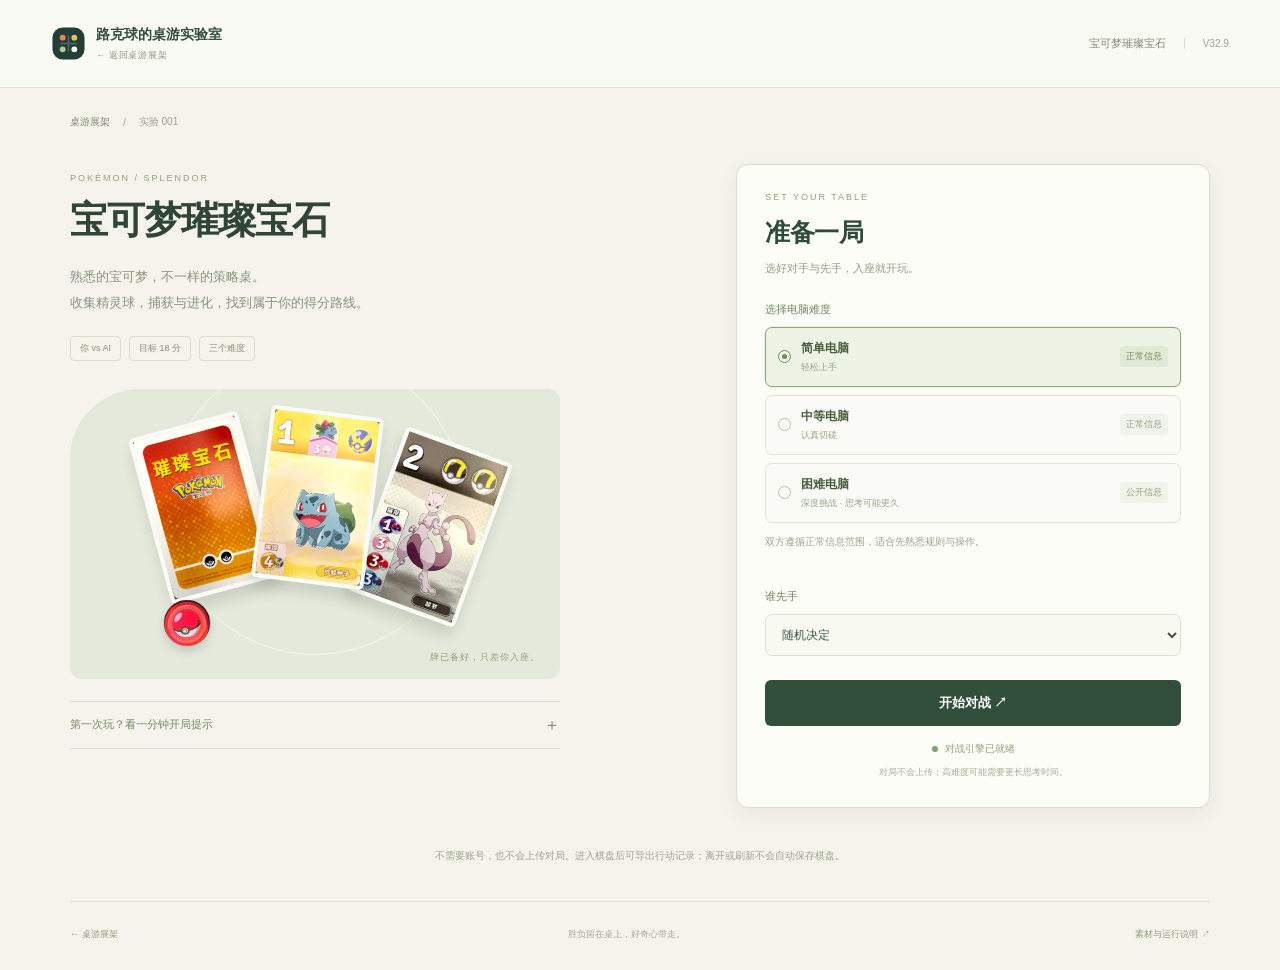
==== commit b166adae: "Publish browser-local V32.9 static demo" ====
--- a/game.html
+++ b/game.html
@@ -1,8 +1,9 @@
 <!doctype html>
-<html lang="zh-CN"><head><meta charset="utf-8"><meta name="viewport" content="width=device-width,initial-scale=1"><title>宝可梦璀璨宝石 · 本地 AI 对战</title><link rel="stylesheet" href="style.css"><link rel="stylesheet" href="art.css"><link rel="stylesheet" href="interaction.css?v=2"><link rel="stylesheet" href="experience.css?v=5"></head>
+<html lang="zh-CN"><head><meta charset="utf-8"><meta name="viewport" content="width=device-width,initial-scale=1"><meta name="theme-color" content="#f5f3ec"><title>宝可梦璀璨宝石 · 路克球的桌游实验室</title><link rel="icon" href="assets/lab-mark.svg" type="image/svg+xml"><link rel="stylesheet" href="style.css"><link rel="stylesheet" href="art.css"><link rel="stylesheet" href="interaction.css?v=2"><link rel="stylesheet" href="experience.css?v=8"><link rel="stylesheet" href="session.css?v=1"></head>
 <body>
-<header><div class="brand"><img src="assets/balls/ball-red.png" alt=""><div><small><a href="./" style="color:inherit;text-decoration:none">← 路克球的桌游实验室</a></small><h1>宝可梦璀璨宝石</h1></div><span class="tag">网页试玩</span></div><div class="local"><span id="version">正在加载</span></div></header>
-<main><section class="table-area">
+<header class="game-header"><a class="lab-home-link" href="./#experiments"><img src="assets/lab-mark.svg" alt=""><span>路克球的桌游实验室<small>← 返回桌游展架</small></span></a><div class="game-header-right"><span class="header-game-title">宝可梦璀璨宝石</span><span id="version">V32.9</span></div></header>
+<main id="game-lobby" aria-labelledby="lobby-title"><nav class="lobby-breadcrumb" aria-label="当前位置"><a href="./#experiments">桌游展架</a><span aria-hidden="true">/</span><span>实验 001</span></nav><div class="lobby-layout"><section class="lobby-story"><p class="lobby-kicker">POKÉMON / SPLENDOR</p><h1 id="lobby-title">宝可梦璀璨宝石</h1><p class="lobby-intro">熟悉的宝可梦，不一样的策略桌。<br>收集精灵球，捕获与进化，找到属于你的得分路线。</p><div class="lobby-tags"><span>你 vs AI</span><span>目标 18 分</span><span>三个难度</span></div><div class="lobby-art" aria-label="宝可梦卡牌展示"><span class="lobby-art-ring"></span><img class="lobby-card back" src="assets/cards/back-tier-1.jpg" alt="初级牌背"><img class="lobby-card front" src="assets/cards/pdf-t1-bulbasaur-01.jpg" alt="妙蛙种子"><img class="lobby-card rare" src="assets/cards/pdf-legendary-mewtwo.jpg" alt="超梦"><img class="lobby-ball" src="assets/balls/ball-red.png" alt="红球"><span class="lobby-art-note">牌已备好，只差你入座。</span></div><details class="quick-guide"><summary>第一次玩？看一分钟开局提示 <span aria-hidden="true">＋</span></summary><ol><li><strong>每回合选一种主要行动：</strong>拿球、捕获或保留卡牌。</li><li><strong>永久球帮助后续捕获：</strong>卡牌提供的永久球可抵扣相应颜色费用；大师球是手持万能支付资源。</li><li><strong>留意同回合的连续动作：</strong>需要时弃球，并可选择一次合法进化。</li><li><strong>以18分为目标：</strong>达到门槛后，按规则完成结束轮及全部连续动作，再结算胜负。</li></ol></details></section><section id="lobby-settings" aria-label="对战准备"></section></div><p class="lobby-bottom-note">不需要账号，也不会上传对局。进入棋盘后可导出行动记录；离开或刷新不会自动保存棋盘。</p></main>
+<main id="game-board" hidden><section class="table-area">
 <div class="table-heading"><div class="game-controls"><span id="difficulty-label"></span><button id="open-setup" class="subtle-button" disabled>对局设置</button><div class="turn" id="turn">准备棋盘中…</div></div></div>
 <section class="resource-dock"><div class="bank-heading"><strong id="bank-label">公共精灵球</strong><span id="bank-tip">点选颜色，确认后执行</span></div><section class="bank" aria-label="公共精灵球" id="bank"></section><div id="ball-quick-actions"></div></section>
 <div class="hint" id="hint">首次下载冠军模型和计算引擎。之后 AI 的思考全部在本地完成。</div>
@@ -13,8 +14,9 @@
 <section class="panel player-panel" id="opponent"></section><section class="panel player-panel own" id="human"></section>
 <section class="panel decision"><div class="panel-title"><h3 id="decision-title">本回合行动</h3><button id="clear" class="text-button">清除选择</button></div><div id="selection" role="status" aria-live="polite">点击精灵球或卡牌，选择行动。</div><div id="actions"></div><div id="thinking" hidden><div class="thinking-heading"><span>电脑正在思考</span><span id="thinking-time">0.0 秒</span></div><progress id="search-progress" max="1" value="0" aria-label="电脑搜索进度"></progress><small id="search-count">正在评估当前局面…</small></div><button id="confirm" class="primary" disabled>请先选择行动</button><small class="keyboard-hint">Ctrl + Enter 确认 · Esc 清除</small></section>
 </aside></main>
-<dialog id="setup-dialog" aria-labelledby="setup-title"><section class="settings"><div class="panel-title"><h3 id="setup-title">开始一场对战</h3><button id="close-setup" class="text-button" aria-label="关闭对局设置">关闭</button></div><p class="fine">冠军 V32.9 · AI在你的设备上运行</p><label for="difficulty">电脑难度</label><select id="difficulty"><option value="simple">简单电脑 · 正常信息</option><option value="medium">中等电脑 · 正常信息</option><option value="hard">困难电脑 · 公开信息</option></select><label for="first">先手</label><select id="first"><option value="random" selected>随机先手</option><option value="0">我先手</option><option value="1">电脑先手</option></select><p id="setup-warning" class="fine" hidden>开始新对局将结束当前对局；关闭此窗口可继续原对局。</p><button id="new" class="primary" disabled>加载本地引擎中…</button><p class="fine" id="load-state">正在下载本地AI…</p><p class="fine" id="runtime">无需安装客户端，不上传你的对局。</p></section></dialog>
+<dialog id="setup-dialog" aria-labelledby="setup-title"><section class="settings"><div class="setup-eyebrow">SET YOUR TABLE</div><div class="panel-title"><h2 id="setup-title">准备一局</h2><button id="close-setup" class="text-button" hidden>继续当前对局</button></div><p class="setup-intro">选好对手与先手，入座就开玩。</p><label id="difficulty-label-setup">选择电脑难度</label><select id="difficulty" hidden aria-label="电脑难度"><option value="simple">简单电脑 · 正常信息</option><option value="medium">中等电脑 · 正常信息</option><option value="hard">困难电脑 · 公开信息</option></select><div class="difficulty-options" role="radiogroup" aria-labelledby="difficulty-label-setup"><button class="difficulty-choice" role="radio" aria-checked="true" data-difficulty="simple"><span class="choice-dot"></span><span><strong>简单电脑</strong><small>轻松上手</small></span><em>正常信息</em></button><button class="difficulty-choice" role="radio" aria-checked="false" data-difficulty="medium"><span class="choice-dot"></span><span><strong>中等电脑</strong><small>认真切磋</small></span><em>正常信息</em></button><button class="difficulty-choice" role="radio" aria-checked="false" data-difficulty="hard"><span class="choice-dot"></span><span><strong>困难电脑</strong><small>深度挑战 · 思考可能更久</small></span><em>公开信息</em></button></div><p id="difficulty-help" class="setting-help">双方遵循正常信息范围，适合先熟悉规则与操作。</p><label for="first">谁先手</label><select id="first"><option value="random" selected>随机决定</option><option value="0">我先手</option><option value="1">电脑先手</option></select><p id="setup-warning" class="setup-warning" hidden>开始新对局会结束当前对局。取消不会改变棋盘；有需要可先导出记录。</p><button id="new" class="primary" disabled>正在准备 AI…</button><div class="engine-state" role="status" aria-live="polite"><span id="engine-indicator" class="engine-indicator loading"></span><span id="load-state">正在准备对战引擎…</span></div><button id="retry-load" class="text-button" hidden>重新加载引擎</button><p class="fine" id="runtime">首次加载需要下载模型与引擎，请稍候。</p></section></dialog>
+<dialog id="leave-dialog" aria-labelledby="leave-title"><span class="setup-eyebrow">LEAVE THE TABLE?</span><h2 id="leave-title">这局还没结束。</h2><p>返回展架后，当前棋盘不会自动保存。想保留这次对局的过程，可以先导出行动记录。</p><button id="stay-game" class="primary">继续当前对局</button><div class="leave-actions"><button id="export-before-leave" class="text-button">导出行动记录</button><a href="./#experiments">离开，返回展架 ↗</a></div></dialog>
 <dialog id="card-dialog" aria-labelledby="detail-title"><div class="panel-title"><h3 id="detail-title">卡牌详情</h3><button id="close-card" class="subtle-button">关闭卡牌预览</button></div><div id="detail-art"></div><p class="fine">这里只查看卡面，不会执行行动。</p></dialog>
-<footer>本地计算原型 · 冠军 V32.9 · 目标18分 · 进化与弃球属于同一回合的连续行动<br><a href="ASSETS.md">素材与运行说明</a> · 卡牌及宝可梦相关素材权利归原权利方所有。测试版本，不提供在线账户与云端对局记录。</footer>
+<footer class="game-footer"><a class="lab-home-link" href="./#experiments">← 桌游展架</a><span>胜负留在桌上，好奇心带走。</span><a href="ASSETS.md">素材与运行说明 ↗</a></footer>
 <div id="zoom" hidden aria-label="卡牌放大预览"></div><div id="toast" role="status" hidden></div>
-<script type="module" src="app.js?v=5"></script></body></html>
+<script type="module" src="app.js?v=9"></script></body></html>
--- a/experience.css
+++ b/experience.css
@@ -1,4 +1,6 @@
 button,select{touch-action:manipulation}button:focus-visible,select:focus-visible,summary:focus-visible{outline:3px solid #d1aa57;outline-offset:3px}
+#search-count{display:none!important}
+.deck-surface img[src$="back-legendary.jpg"]{transform:scaleX(1.025);transform-origin:right center}
 .inventory{display:grid;grid-template-columns:repeat(6,minmax(0,1fr));align-items:start;gap:4px}.inventory>.owned-column{min-width:0;width:100%;gap:3px}.owned-card{width:100%;white-space:normal;line-height:1.45;border:2px solid var(--owned-color);padding:5px 2px;background:white;overflow-wrap:anywhere}.owned-card.double-bonus{border-width:4px}.evolution-cost{display:flex;justify-content:center;flex-wrap:wrap;font-size:9px;font-weight:400;gap:1px;margin-top:4px}.evolution-cost>span{display:inline-flex;align-items:center;gap:1px}.evolution-cost>span:first-child{width:100%;justify-content:center;color:#879783}.inventory .evolution-cost img{width:15px;height:15px}.owned-card:hover{border-color:var(--owned-color);filter:brightness(.97)}
 .deck{display:flex;justify-content:center;width:100%;padding:2px;border:2px solid transparent}.deck-surface{display:block;position:relative;height:149px;aspect-ratio:600/950;max-width:100%;border-radius:5px;overflow:hidden;box-shadow:0 3px 6px #19251826}.deck .deck-surface img{display:block;width:100%;height:100%;object-fit:fill;filter:contrast(1.035) saturate(1.04);border-radius:5px}.deck:hover{border-color:#9fb39a;background:#ffffff50}.deck>.deck-surface{position:relative;bottom:auto;right:auto;background:none;padding:0}.deck>span:last-child{z-index:1}.deck-preview{width:min(680px,82vw);max-height:70dvh;overflow:auto;padding:6px}.deck-preview h3{margin-bottom:5px}.deck-preview-grid{display:grid;grid-template-columns:repeat(auto-fit,minmax(75px,1fr));gap:10px;margin-top:12px}.deck-preview-grid>div{text-align:center}.deck-preview-grid .card-surface,#detail-art .deck-preview-grid .card-surface,#zoom .deck-preview-grid .card-surface{height:120px;max-width:100%;margin:auto}.deck-preview-grid small{display:block;font-size:10px;margin-top:4px}#card-dialog:has(.deck-preview){width:min(740px,94vw)}#zoom:has(.deck-preview){top:8vh}#detail-art .deck-preview{width:100%}
 @media(min-width:1500px){.deck-surface{height:175px}}@media(max-width:1050px){.deck-surface{height:124px}}@media(max-width:760px){.deck-surface{height:110px}.inventory{gap:3px}.owned-card{font-size:9px}.deck-preview-grid .card-surface,#detail-art .deck-preview-grid .card-surface,#zoom .deck-preview-grid .card-surface{height:105px}}
--- a/session.css
+++ b/session.css
@@ -0,0 +1,9 @@
+/* Shared lab shell and explicit lobby / playing states. No rules or search changes. */
+body{background:#f5f3ec}.game-header{max-width:none;height:88px;background:#fafaf5;border-bottom:1px solid #dce1d4;padding:0 max(28px,4vw);gap:20px}.lab-home-link{color:#324d3d;text-decoration:none}.game-header>.lab-home-link{display:flex;align-items:center;gap:10px;font-size:14px;font-weight:700}.game-header>.lab-home-link img{width:35px;height:35px}.game-header>.lab-home-link small{display:block;font-size:9px;font-weight:400;letter-spacing:.7px;color:#8d9881;margin-top:5px}.game-header-right{display:flex;align-items:center;gap:18px;color:#7c8971;font-size:11px}.game-header-right #version{font-size:10px;color:#9ba58f;border-left:1px solid #d9e0ce;padding-left:18px}.game-header a:hover{color:#b4664b}
+main#game-lobby{display:block;max-width:1140px;padding:27px 0 36px;width:calc(100% - 80px);margin:0 auto}.lobby-breadcrumb{display:flex;gap:13px;align-items:center;font-size:10px;color:#9aa58e;margin-bottom:35px}.lobby-breadcrumb a{color:#7c8a6d;text-decoration:none}.lobby-breadcrumb a:hover{color:#b4664b}.lobby-layout{display:grid;grid-template-columns:1.25fr 1fr;gap:74px;align-items:start}.lobby-kicker,.setup-eyebrow{font-size:9px;letter-spacing:2px;color:#91a080;font-weight:500}.lobby-kicker{margin:9px 0 12px}.lobby-story>h1{font-size:38px;letter-spacing:-1px;margin:0 0 18px;color:#2e4538}.lobby-intro{font-size:13px;line-height:2;color:#87937b;margin:0}.lobby-tags{display:flex;gap:8px;margin-top:20px}.lobby-tags>span{border:1px solid #d8dfcb;border-radius:4px;padding:5px 9px;font-size:9px;color:#859274}.lobby-art{position:relative;height:290px;max-width:490px;margin:28px 0 22px;background:#e5e9dc;overflow:hidden;border-radius:70px 12px 12px 12px;isolation:isolate}.lobby-art:before{content:'';position:absolute;inset:0;z-index:-1;background-image:radial-gradient(#7c8e6524 .6px,transparent .6px);background-size:8px 8px}.lobby-art-ring{position:absolute;width:300px;height:300px;border:1px solid #fbfcf5bd;border-radius:50%;left:50%;top:40%;transform:translate(-50%,-50%)}.lobby-card{position:absolute;width:113px;border:4px solid #fafbf7;border-radius:5px;box-shadow:0 10px 13px #283b2b25;top:33px}.lobby-card.back{left:16%;transform:rotate(-15deg)}.lobby-card.front{left:39%;top:22px;transform:rotate(7deg);z-index:2}.lobby-card.rare{left:62%;top:51px;transform:rotate(20deg)}.lobby-ball{position:absolute;width:48px;left:19%;top:210px;filter:drop-shadow(0 6px 4px #243e362a);z-index:3}.lobby-art-note{position:absolute;bottom:15px;right:20px;font-size:9px;color:#90a17e;letter-spacing:1px}.quick-guide{max-width:490px;border-top:1px solid #d8dfcb;border-bottom:1px solid #d8dfcb;padding:15px 0}.quick-guide summary{font-size:11px;color:#758769;cursor:pointer;list-style:none;display:flex;justify-content:space-between;gap:20px}.quick-guide summary::-webkit-details-marker{display:none}.quick-guide summary span{font-size:16px;line-height:1}.quick-guide[open] summary span{transform:rotate(45deg)}.quick-guide ol{padding-left:17px;font-size:11px;line-height:1.9;color:#859277;margin:16px 0 0}.quick-guide li{margin:8px 0}.quick-guide strong{font-weight:500;color:#647c56}.lobby-bottom-note{text-align:center;font-size:10px;color:#9aa58c;margin:38px 0 0;line-height:1.9}
+#lobby-settings>.settings{padding:27px 28px;background:#fdfdf8;border:1px solid #d8dfcb;border-radius:12px;box-shadow:0 7px 20px #2b3d2910}.settings .setup-eyebrow{margin-bottom:14px}.settings .panel-title{align-items:center;margin-bottom:10px;gap:10px}.settings #setup-title{font-size:25px;margin:0;font-weight:700;letter-spacing:-.4px;color:#314b3b}.setup-intro{font-size:11px;line-height:1.8;color:#929e84;margin:0 0 23px}.settings label{font-size:11px;font-weight:500;color:#728566;margin:20px 0 10px}.difficulty-options{display:flex;flex-direction:column;gap:8px}.difficulty-choice{display:flex;align-items:center;gap:10px;text-align:left;width:100%;padding:12px;border:1px solid #e0e6d6;background:#fafbf6;color:#485f3e;border-radius:7px;transition:border-color .15s,background .15s}.difficulty-choice:hover:not(:disabled){border-color:#b1c09f;background:#f1f5e9}.difficulty-choice[aria-checked=true]{background:#edf3e5;border-color:#8da77b;box-shadow:0 0 0 1px #8da77b22}.choice-dot{width:13px;height:13px;border-radius:50%;border:1px solid #b6c2a9;position:relative;flex:none}.difficulty-choice[aria-checked=true] .choice-dot{border-color:#6d8d5b}.difficulty-choice[aria-checked=true] .choice-dot:after{content:'';position:absolute;inset:3px;border-radius:50%;background:#6d8d5b}.difficulty-choice strong{display:block;font-size:12px;font-weight:600}.difficulty-choice small{display:block;font-size:9px;color:#98a48b;margin-top:4px}.difficulty-choice em{margin-left:auto;font-style:normal;font-size:9px;white-space:nowrap;background:#f0f3e9;color:#91a180;padding:4px 6px;border-radius:3px}.difficulty-choice[aria-checked=true] em{background:#e0e9d5;color:#70865f}.setting-help{font-size:10px;line-height:1.8;color:#9ba58f;margin:10px 0 0;min-height:36px}.settings select{padding:12px;font-size:12px;background:#f8faf2;border-color:#dbe3cf}.settings .primary{margin-top:24px;background:#324f3c;padding:14px;font-size:13px;border-radius:6px}.settings .primary:hover:not(:disabled){background:#416348}.settings .primary:disabled{background:#a4b19b;opacity:1}.engine-state{display:flex;justify-content:center;align-items:center;gap:7px;font-size:10px;color:#91a27f;margin-top:14px;line-height:1.7;min-height:18px}.engine-indicator{width:6px;height:6px;border-radius:50%;background:#c2cbb5;flex:none}.engine-indicator.loading{animation:engine-pulse 1.5s ease-in-out infinite}.engine-indicator.ready{background:#83a16c}.engine-indicator.error{background:#cf8b6d}.settings #retry-load{display:block;margin:10px auto 0;color:#b87653}.settings #runtime{text-align:center;font-size:9px;color:#a5ae99;margin-top:7px}.setup-warning{font-size:11px;line-height:1.8;color:#a57d51;background:#f7f0e3;border:1px solid #ece0c7;border-radius:6px;padding:10px;margin:18px 0 0}
+#setup-dialog{width:min(445px,94vw);padding:25px;border-radius:12px;background:#fcfcf6;border:1px solid #d6dfc9;max-height:92dvh;overflow:auto}#setup-dialog::backdrop,#leave-dialog::backdrop{background:#203a2ab0;backdrop-filter:blur(4px)}#setup-dialog #close-setup{font-size:10px;color:#7e9270;white-space:nowrap}#leave-dialog{width:min(430px,92vw);padding:27px;border:1px solid #d6dfc9;border-radius:12px;color:#344e3b;background:#fafbf4}#leave-dialog h2{font-size:25px;margin:17px 0}#leave-dialog p{font-size:12px;line-height:1.9;color:#859576}.leave-actions{display:flex;justify-content:space-between;gap:15px;margin-top:19px;align-items:center}.leave-actions a{font-size:10px;color:#b07654;text-decoration:none}.leave-actions button{font-size:10px;color:#7e9270}.game-footer{max-width:1140px;width:calc(100% - 80px);margin:0 auto;padding:24px 0 27px;border-top:1px solid #dbe1d1;display:flex;justify-content:space-between;align-items:center;gap:15px;color:#a1ad95;font-size:9px}.game-footer a{color:#8d9c7c;text-decoration:none}.game-footer a:hover{color:#b4664b}.has-game .game-header{background:#fafcf7}.has-game .game-footer{margin-top:12px}#game-board .panel{background:#fdfef9}.game-header .lab-home-link:focus-visible,.difficulty-choice:focus-visible,.quick-guide summary:focus-visible{outline:3px solid #c39e64;outline-offset:4px}
+@keyframes engine-pulse{50%{opacity:.3}}@media(max-width:1050px){.lobby-layout{gap:35px;grid-template-columns:1.1fr 1fr}main#game-lobby{width:calc(100% - 48px)}.lobby-story>h1{font-size:32px}.lobby-intro{font-size:12px}.lobby-art{height:260px}.lobby-card{width:99px}.lobby-card.back{left:12%;top:35px}.lobby-card.front{left:36%;top:27px}.lobby-card.rare{left:60%;top:52px}.lobby-ball{top:195px;width:43px}#lobby-settings>.settings{padding:23px}.game-footer{width:calc(100% - 48px)}}
+@media(max-width:760px){.game-header{height:76px;padding:0 18px;gap:12px}.game-header>.lab-home-link{font-size:12px;gap:7px}.game-header>.lab-home-link img{width:29px;height:29px}.game-header>.lab-home-link small{font-size:8px}.header-game-title{display:none}.game-header-right #version{border:0;padding:0;font-size:9px}main#game-lobby{width:calc(100% - 36px);padding:20px 0 25px}.lobby-breadcrumb{margin-bottom:23px;font-size:9px;gap:10px}.lobby-layout{display:flex;flex-direction:column;gap:23px}.lobby-story,#lobby-settings{width:100%}.lobby-kicker{font-size:8px;margin-top:0}.lobby-story>h1{font-size:30px;margin-bottom:12px}.lobby-intro{font-size:11px}.lobby-tags{margin-top:15px}.lobby-tags>span{font-size:8px;padding:4px 7px}.lobby-art{height:195px;margin:20px 0 17px;max-width:none;border-radius:45px 9px 9px 9px}.lobby-card{width:81px;border-width:3px}.lobby-card.back{top:20px;left:20%}.lobby-card.front{top:10px;left:42%}.lobby-card.rare{top:30px;left:64%}.lobby-ball{top:142px;left:19%;width:37px}.lobby-art-note{font-size:8px;bottom:12px;right:16px}.quick-guide{max-width:none;padding:13px 0}.quick-guide summary{font-size:10px}.quick-guide ol{font-size:10px}.lobby-bottom-note{text-align:left;font-size:9px;margin-top:24px}#lobby-settings>.settings{padding:22px 20px}.settings #setup-title{font-size:24px}.setup-intro{margin-bottom:18px}.settings label{margin-top:17px}.difficulty-choice{padding:11px}.setting-help{min-height:0}.game-footer{width:calc(100% - 36px);padding:20px 0;flex-wrap:wrap;font-size:8px;gap:10px}.game-footer>span{order:3;width:100%;font-size:8px}.game-footer>a:last-child{margin-left:auto}.leave-actions{gap:10px}#leave-dialog{padding:23px}}
+@media(prefers-reduced-motion:reduce){.engine-indicator.loading{animation:none}.difficulty-choice{transition:none}}
+@media(max-width:760px){.lobby-layout{gap:0}.lobby-story{display:contents}.lobby-story>.lobby-kicker{order:1}.lobby-story>#lobby-title{order:2}.lobby-story>.lobby-intro{order:3}.lobby-story>.lobby-tags{order:4}#lobby-settings{order:5;margin-top:23px}.lobby-story>.lobby-art{order:6;margin-top:24px}.lobby-story>.quick-guide{order:7}}
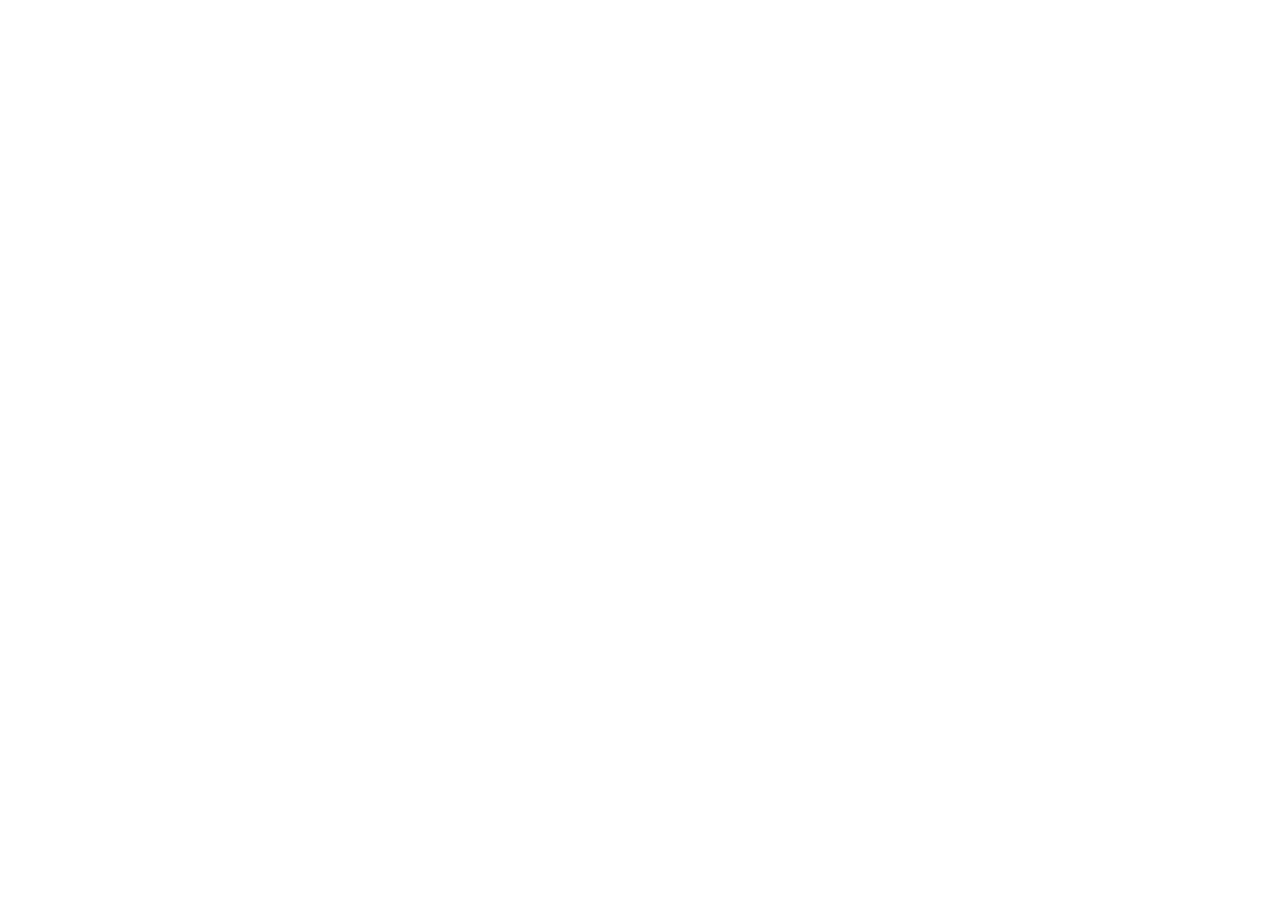
==== commit 7c70b683: "Publish board game laboratory" ====
--- a/game.html
+++ b/game.html
@@ -1,22 +1 @@
-<!doctype html>
-<html lang="zh-CN"><head><meta charset="utf-8"><meta name="viewport" content="width=device-width,initial-scale=1"><meta name="theme-color" content="#f5f3ec"><title>宝可梦璀璨宝石 · 路克球的桌游实验室</title><link rel="icon" href="assets/lab-mark.svg" type="image/svg+xml"><link rel="stylesheet" href="style.css"><link rel="stylesheet" href="art.css"><link rel="stylesheet" href="interaction.css?v=2"><link rel="stylesheet" href="experience.css?v=8"><link rel="stylesheet" href="session.css?v=1"></head>
-<body>
-<header class="game-header"><a class="lab-home-link" href="./#experiments"><img src="assets/lab-mark.svg" alt=""><span>路克球的桌游实验室<small>← 返回桌游展架</small></span></a><div class="game-header-right"><span class="header-game-title">宝可梦璀璨宝石</span><span id="version">V32.9</span></div></header>
-<main id="game-lobby" aria-labelledby="lobby-title"><nav class="lobby-breadcrumb" aria-label="当前位置"><a href="./#experiments">桌游展架</a><span aria-hidden="true">/</span><span>实验 001</span></nav><div class="lobby-layout"><section class="lobby-story"><p class="lobby-kicker">POKÉMON / SPLENDOR</p><h1 id="lobby-title">宝可梦璀璨宝石</h1><p class="lobby-intro">熟悉的宝可梦，不一样的策略桌。<br>收集精灵球，捕获与进化，找到属于你的得分路线。</p><div class="lobby-tags"><span>你 vs AI</span><span>目标 18 分</span><span>三个难度</span></div><div class="lobby-art" aria-label="宝可梦卡牌展示"><span class="lobby-art-ring"></span><img class="lobby-card back" src="assets/cards/back-tier-1.jpg" alt="初级牌背"><img class="lobby-card front" src="assets/cards/pdf-t1-bulbasaur-01.jpg" alt="妙蛙种子"><img class="lobby-card rare" src="assets/cards/pdf-legendary-mewtwo.jpg" alt="超梦"><img class="lobby-ball" src="assets/balls/ball-red.png" alt="红球"><span class="lobby-art-note">牌已备好，只差你入座。</span></div><details class="quick-guide"><summary>第一次玩？看一分钟开局提示 <span aria-hidden="true">＋</span></summary><ol><li><strong>每回合选一种主要行动：</strong>拿球、捕获或保留卡牌。</li><li><strong>永久球帮助后续捕获：</strong>卡牌提供的永久球可抵扣相应颜色费用；大师球是手持万能支付资源。</li><li><strong>留意同回合的连续动作：</strong>需要时弃球，并可选择一次合法进化。</li><li><strong>以18分为目标：</strong>达到门槛后，按规则完成结束轮及全部连续动作，再结算胜负。</li></ol></details></section><section id="lobby-settings" aria-label="对战准备"></section></div><p class="lobby-bottom-note">不需要账号，也不会上传对局。进入棋盘后可导出行动记录；离开或刷新不会自动保存棋盘。</p></main>
-<main id="game-board" hidden><section class="table-area">
-<div class="table-heading"><div class="game-controls"><span id="difficulty-label"></span><button id="open-setup" class="subtle-button" disabled>对局设置</button><div class="turn" id="turn">准备棋盘中…</div></div></div>
-<section class="resource-dock"><div class="bank-heading"><strong id="bank-label">公共精灵球</strong><span id="bank-tip">点选颜色，确认后执行</span></div><section class="bank" aria-label="公共精灵球" id="bank"></section><div id="ball-quick-actions"></div></section>
-<div class="hint" id="hint">首次下载冠军模型和计算引擎。之后 AI 的思考全部在本地完成。</div>
-<div id="last-action" class="last-action" hidden></div>
-<section class="market" id="market" aria-label="卡牌展示区"></section>
-<section class="history-box"><h3>行动记录 <span>完整行动可导出</span></h3><ol id="history"></ol><button id="export" class="text-button">导出本局记录</button></section>
-</section><aside>
-<section class="panel player-panel" id="opponent"></section><section class="panel player-panel own" id="human"></section>
-<section class="panel decision"><div class="panel-title"><h3 id="decision-title">本回合行动</h3><button id="clear" class="text-button">清除选择</button></div><div id="selection" role="status" aria-live="polite">点击精灵球或卡牌，选择行动。</div><div id="actions"></div><div id="thinking" hidden><div class="thinking-heading"><span>电脑正在思考</span><span id="thinking-time">0.0 秒</span></div><progress id="search-progress" max="1" value="0" aria-label="电脑搜索进度"></progress><small id="search-count">正在评估当前局面…</small></div><button id="confirm" class="primary" disabled>请先选择行动</button><small class="keyboard-hint">Ctrl + Enter 确认 · Esc 清除</small></section>
-</aside></main>
-<dialog id="setup-dialog" aria-labelledby="setup-title"><section class="settings"><div class="setup-eyebrow">SET YOUR TABLE</div><div class="panel-title"><h2 id="setup-title">准备一局</h2><button id="close-setup" class="text-button" hidden>继续当前对局</button></div><p class="setup-intro">选好对手与先手，入座就开玩。</p><label id="difficulty-label-setup">选择电脑难度</label><select id="difficulty" hidden aria-label="电脑难度"><option value="simple">简单电脑 · 正常信息</option><option value="medium">中等电脑 · 正常信息</option><option value="hard">困难电脑 · 公开信息</option></select><div class="difficulty-options" role="radiogroup" aria-labelledby="difficulty-label-setup"><button class="difficulty-choice" role="radio" aria-checked="true" data-difficulty="simple"><span class="choice-dot"></span><span><strong>简单电脑</strong><small>轻松上手</small></span><em>正常信息</em></button><button class="difficulty-choice" role="radio" aria-checked="false" data-difficulty="medium"><span class="choice-dot"></span><span><strong>中等电脑</strong><small>认真切磋</small></span><em>正常信息</em></button><button class="difficulty-choice" role="radio" aria-checked="false" data-difficulty="hard"><span class="choice-dot"></span><span><strong>困难电脑</strong><small>深度挑战 · 思考可能更久</small></span><em>公开信息</em></button></div><p id="difficulty-help" class="setting-help">双方遵循正常信息范围，适合先熟悉规则与操作。</p><label for="first">谁先手</label><select id="first"><option value="random" selected>随机决定</option><option value="0">我先手</option><option value="1">电脑先手</option></select><p id="setup-warning" class="setup-warning" hidden>开始新对局会结束当前对局。取消不会改变棋盘；有需要可先导出记录。</p><button id="new" class="primary" disabled>正在准备 AI…</button><div class="engine-state" role="status" aria-live="polite"><span id="engine-indicator" class="engine-indicator loading"></span><span id="load-state">正在准备对战引擎…</span></div><button id="retry-load" class="text-button" hidden>重新加载引擎</button><p class="fine" id="runtime">首次加载需要下载模型与引擎，请稍候。</p></section></dialog>
-<dialog id="leave-dialog" aria-labelledby="leave-title"><span class="setup-eyebrow">LEAVE THE TABLE?</span><h2 id="leave-title">这局还没结束。</h2><p>返回展架后，当前棋盘不会自动保存。想保留这次对局的过程，可以先导出行动记录。</p><button id="stay-game" class="primary">继续当前对局</button><div class="leave-actions"><button id="export-before-leave" class="text-button">导出行动记录</button><a href="./#experiments">离开，返回展架 ↗</a></div></dialog>
-<dialog id="card-dialog" aria-labelledby="detail-title"><div class="panel-title"><h3 id="detail-title">卡牌详情</h3><button id="close-card" class="subtle-button">关闭卡牌预览</button></div><div id="detail-art"></div><p class="fine">这里只查看卡面，不会执行行动。</p></dialog>
-<footer class="game-footer"><a class="lab-home-link" href="./#experiments">← 桌游展架</a><span>胜负留在桌上，好奇心带走。</span><a href="ASSETS.md">素材与运行说明 ↗</a></footer>
-<div id="zoom" hidden aria-label="卡牌放大预览"></div><div id="toast" role="status" hidden></div>
-<script type="module" src="app.js?v=9"></script></body></html>
+<!doctype html><html lang="zh-CN"><head><meta charset="utf-8"><meta name="viewport" content="width=device-width,initial-scale=1"><meta http-equiv="refresh" content="0;url=https://qiumh2323.github.io/boardgame-lab/game.html"><link rel="canonical" href="https://qiumh2323.github.io/boardgame-lab/game.html"><title>游戏入口已更新</title></head><body><p><a href="https://qiumh2323.github.io/boardgame-lab/game.html">进入宝可梦璀璨宝石</a>。</p><script>location.replace('https://qiumh2323.github.io/boardgame-lab/game.html'+location.hash);</script></body></html>
